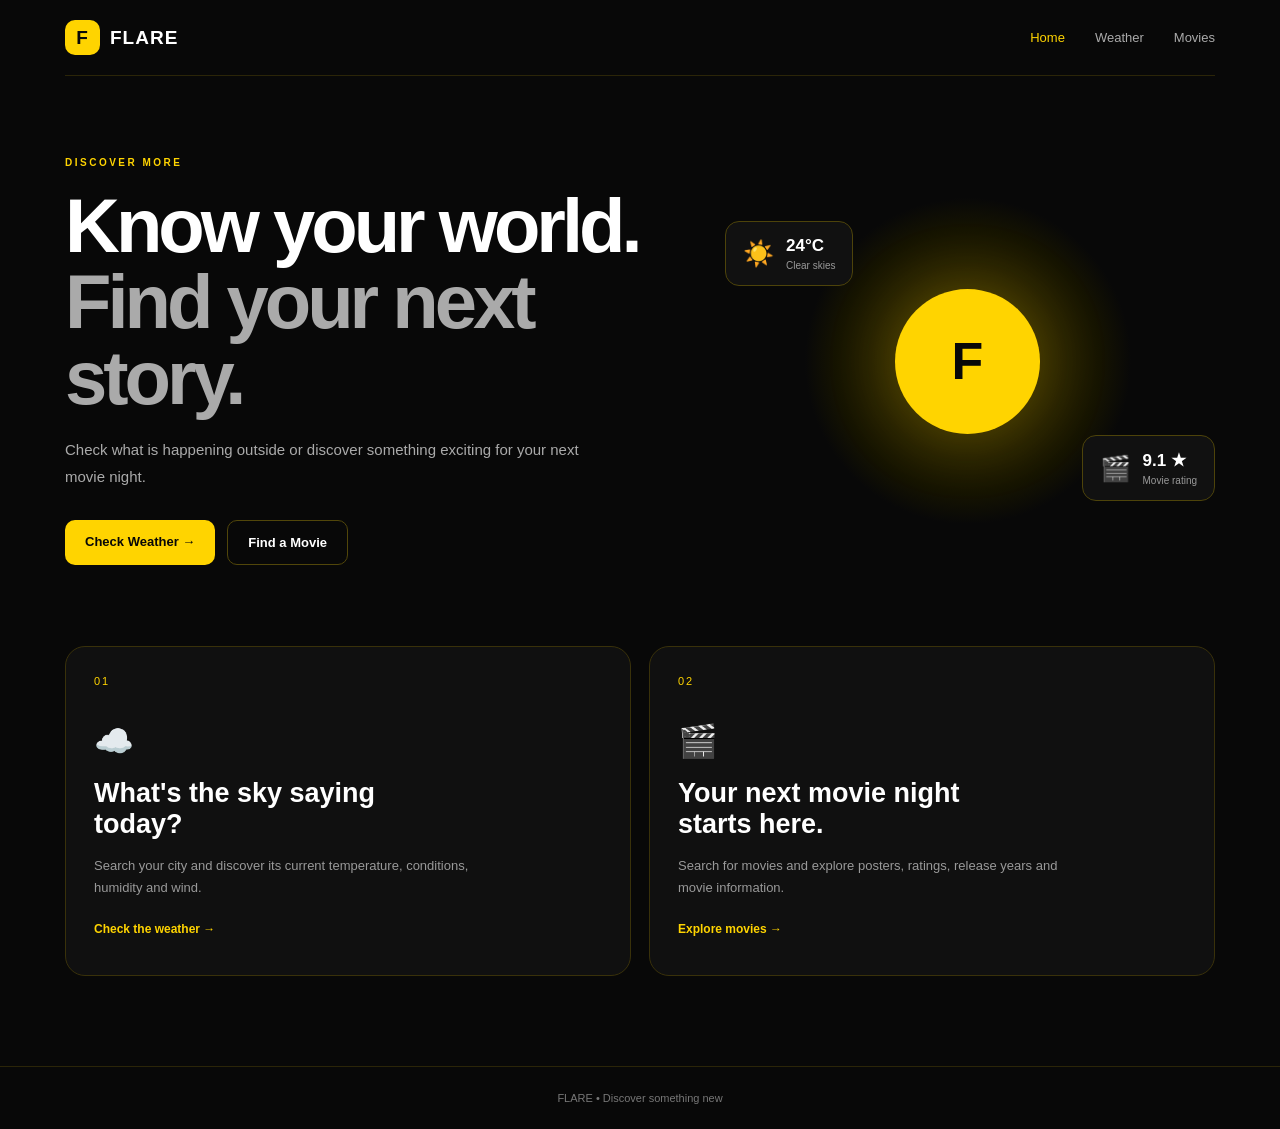
==== index.html @ ea3de987 "movie html" ====
<!DOCTYPE html>
<html lang="en">

<head>
    <meta charset="UTF-8">
    <meta name="viewport" content="width=device-width, initial-scale=1.0">

    <title>FLARE | Discover More</title>

    <link rel="stylesheet" href="style.css">
</head>

<body>

<header class="navbar">

    <a href="index.html" class="logo">
        <span>F</span> FLARE
    </a>

    <nav>
        <a href="index.html" class="active">Home</a>
        <a href="weather.html">Weather</a>
        <a href="movie.html">Movies</a>
    </nav>

</header>


<main>

<section class="hero">

    <div class="hero-content">

        <p class="eyebrow">DISCOVER MORE</p>

        <h1>
            Know your world.
            <br>
            <span>Find your next story.</span>
        </h1>

        <p class="description">
            Check what is happening outside or discover
            something exciting for your next movie night.
        </p>

        <div class="buttons">

            <a href="weather.html" class="btn primary">
                Check Weather →
            </a>

            <a href="movie.html" class="btn secondary">
                Find a Movie
            </a>

        </div>

    </div>


    <div class="hero-visual">

        <div class="glow"></div>

        <div class="visual-center">
            F
        </div>

        <div class="visual-card weather-card">

            <span>☀️</span>

            <div>
                <strong>24°C</strong>
                <small>Clear skies</small>
            </div>

        </div>


        <div class="visual-card movie-card">

            <span>🎬</span>

            <div>
                <strong>9.1 ★</strong>
                <small>Movie rating</small>
            </div>

        </div>

    </div>

</section>


<section class="discover">

    <article class="discover-card">

        <div class="number">
            01
        </div>

        <div class="section-content">

            <div class="big-icon">
                ☁️
            </div>

            <h2>
                What's the sky saying today?
            </h2>

            <p>
                Search your city and discover its current
                temperature, conditions, humidity and wind.
            </p>

            <a href="weather.html">
                Check the weather →
            </a>

        </div>

    </article>


    <article class="discover-card">

        <div class="number">
            02
        </div>

        <div class="section-content">

            <div class="big-icon">
                🎬
            </div>

            <h2>
                Your next movie night starts here.
            </h2>

            <p>
                Search for movies and explore posters,
                ratings, release years and movie information.
            </p>

            <a href="movie.html">
                Explore movies →
            </a>

        </div>

    </article>

</section>

</main>


<footer>
    FLARE • Discover something new
</footer>

</body>
</html>
---- style.css ----
* {
    box-sizing: border-box;
    margin: 0;
    padding: 0;
}

body {
    font-family: Arial, Helvetica, sans-serif;
    background: #080808;
    color: white;
    min-height: 100vh;
}

a {
    text-decoration: none;
    color: inherit;
}


/* NAVIGATION */

.navbar {
    width: 90%;
    max-width: 1150px;
    height: 76px;

    margin: auto;

    display: flex;
    justify-content: space-between;
    align-items: center;

    border-bottom: 1px solid #2b2508;
}

.logo {
    display: flex;
    align-items: center;

    gap: 10px;

    font-size: 19px;
    font-weight: 800;

    letter-spacing: 1px;
}

.logo span {
    width: 35px;
    height: 35px;

    border-radius: 10px;

    background: #ffd400;
    color: #080808;

    display: flex;
    align-items: center;
    justify-content: center;
}

nav {
    display: flex;
    gap: 30px;
}

nav a {
    color: #aaa;
    font-size: 13px;
}

nav a:hover,
nav a.active {
    color: #ffd400;
}


/* HERO */

.hero {
    width: 90%;
    max-width: 1150px;

    min-height: 570px;

    margin: auto;

    display: grid;

    grid-template-columns: 1.1fr 0.9fr;

    align-items: center;

    gap: 50px;
}

.eyebrow {
    color: #ffd400;

    font-size: 10px;

    letter-spacing: 2.5px;

    font-weight: bold;
}

.hero h1 {
    font-size: clamp(48px, 6vw, 76px);

    line-height: 1;

    letter-spacing: -4px;

    margin: 20px 0;
}

.hero h1 span {
    color: #aaa;
}

.description {
    max-width: 550px;

    color: #aaa;

    font-size: 15px;

    line-height: 1.8;
}


/* BUTTONS */

.buttons {
    display: flex;

    gap: 12px;

    margin-top: 30px;
}

.btn {
    padding: 14px 20px;

    border-radius: 10px;

    font-size: 13px;

    font-weight: bold;
}

.primary {
    background: #ffd400;

    color: #080808;
}

.secondary {
    border: 1px solid #51460a;
}

.btn:hover {
    transform: translateY(-2px);
}


/* VISUAL */

.hero-visual {
    height: 390px;

    position: relative;

    display: flex;

    justify-content: center;

    align-items: center;
}

.glow {
    position: absolute;

    width: 330px;
    height: 330px;

    border-radius: 50%;

    background:
        radial-gradient(
            circle,
            #4a3d00,
            #171500 55%,
            transparent 70%
        );
}

.visual-center {
    width: 145px;
    height: 145px;

    border-radius: 50%;

    background: #ffd400;

    color: #080808;

    display: flex;

    align-items: center;
    justify-content: center;

    font-size: 52px;

    font-weight: 900;

    z-index: 2;

    box-shadow:
        0 0 70px rgba(255, 212, 0, 0.22);
}


/* FLOATING CARDS */

.visual-card {
    position: absolute;

    z-index: 3;

    background: #111;

    border: 1px solid #4d430a;

    border-radius: 14px;

    padding: 14px 17px;

    display: flex;

    align-items: center;

    gap: 12px;
}

.visual-card span {
    font-size: 25px;
}

.visual-card strong {
    display: block;

    font-size: 17px;
}

.visual-card small {
    display: block;

    margin-top: 4px;

    color: #999;

    font-size: 10px;
}

.weather-card {
    top: 55px;
    left: 5px;
}

.movie-card {
    right: 0;
    bottom: 55px;
}


/* DISCOVER */

.discover {
    width: 90%;
    max-width: 1150px;

    margin: auto;

    display: grid;

    grid-template-columns: 1fr 1fr;

    gap: 18px;
}

.discover-card {
    min-height: 330px;

    padding: 28px;

    border: 1px solid #39310a;

    border-radius: 20px;

    background: #101010;
}

.number {
    color: #ffd400;

    font-size: 11px;

    letter-spacing: 2px;
}

.section-content {
    margin-top: 35px;
}

.big-icon {
    font-size: 32px;

    margin-bottom: 18px;
}

.section-content h2 {
    font-size: 27px;

    line-height: 1.15;

    max-width: 350px;
}

.section-content p {
    color: #999;

    font-size: 13px;

    line-height: 1.7;

    max-width: 400px;

    margin: 15px 0 20px;
}

.section-content a {
    color: #ffd400;

    font-size: 12px;

    font-weight: bold;
}


/* FOOTER */

footer {
    margin-top: 90px;

    padding: 25px;

    text-align: center;

    border-top: 1px solid #2b2508;

    color: #777;

    font-size: 11px;
}


/* RESPONSIVE */

@media (max-width: 750px) {

    .navbar {
        width: 92%;
    }

    nav {
        gap: 13px;
    }

    nav a {
        font-size: 11px;
    }

    .hero {
        grid-template-columns: 1fr;

        padding: 70px 0;
    }

    .hero h1 {
        letter-spacing: -2px;
    }

    .hero-visual {
        height: 300px;
    }

    .discover {
        grid-template-columns: 1fr;
    }

    .buttons {
        flex-direction: column;

        align-items: flex-start;
    }
}
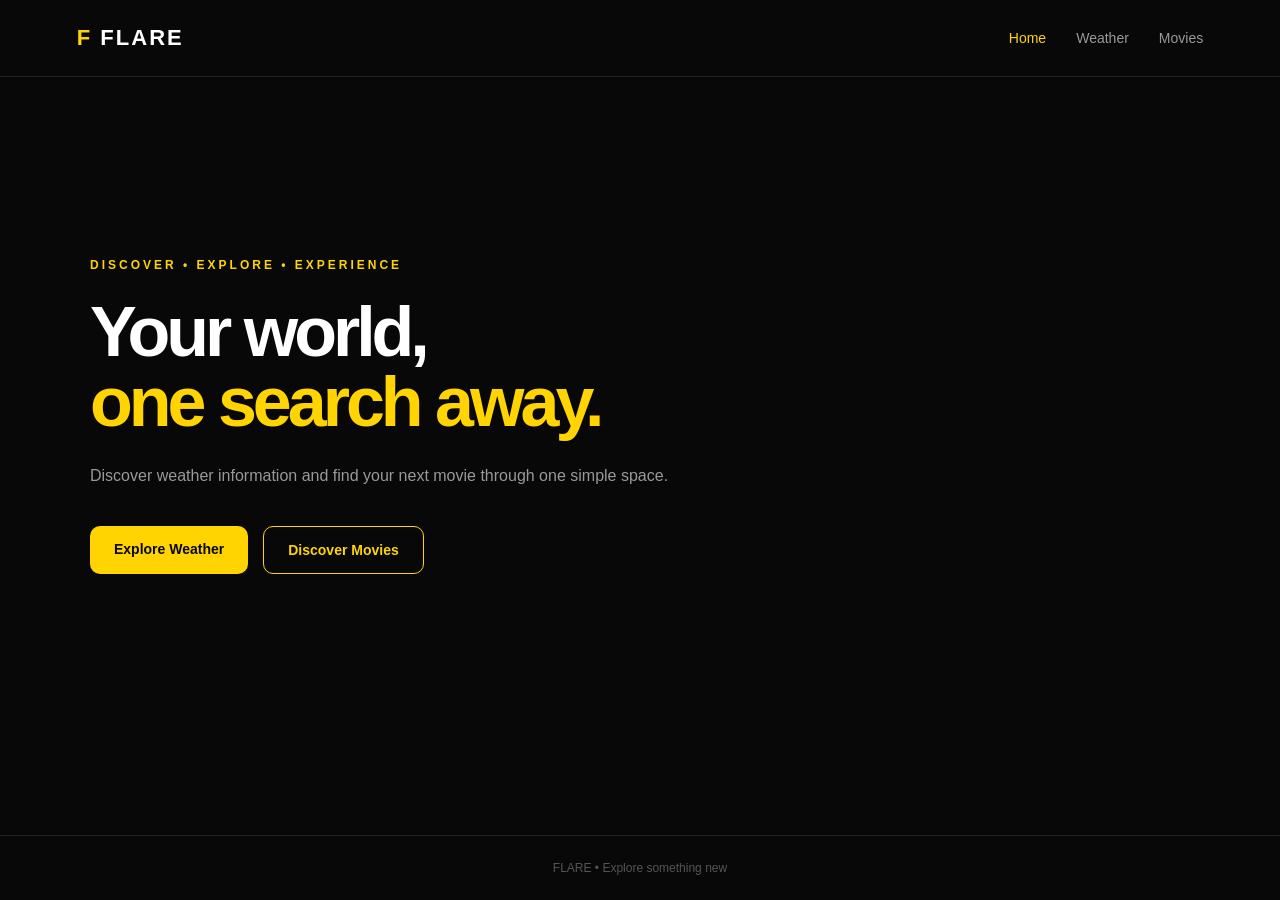
==== commit f12e9489: "html code" ====
--- a/index.html
+++ b/index.html
@@ -5,7 +5,7 @@
     <meta charset="UTF-8">
     <meta name="viewport" content="width=device-width, initial-scale=1.0">
 
-    <title>FLARE | Discover More</title>
+    <title>FLARE</title>
 
     <link rel="stylesheet" href="style.css">
 </head>
@@ -27,145 +27,43 @@
 </header>
 
 
-<main>
+<main class="hero">
 
-<section class="hero">
+    <p class="eyebrow">
+        DISCOVER • EXPLORE • EXPERIENCE
+    </p>
 
-    <div class="hero-content">
+    <h1>
+        Your world,<br>
+        <span>one search away.</span>
+    </h1>
 
-        <p class="eyebrow">DISCOVER MORE</p>
+    <p class="hero-text">
+        Discover weather information and find
+        your next movie through one simple space.
+    </p>
 
-        <h1>
-            Know your world.
-            <br>
-            <span>Find your next story.</span>
-        </h1>
 
-        <p class="description">
-            Check what is happening outside or discover
-            something exciting for your next movie night.
-        </p>
+    <div class="home-buttons">
 
-        <div class="buttons">
+        <a href="weather.html" class="main-button">
+            Explore Weather
+        </a>
 
-            <a href="weather.html" class="btn primary">
-                Check Weather →
-            </a>
-
-            <a href="movie.html" class="btn secondary">
-                Find a Movie
-            </a>
-
-        </div>
+        <a href="movie.html" class="second-button">
+            Discover Movies
+        </a>
 
     </div>
-
-
-    <div class="hero-visual">
-
-        <div class="glow"></div>
-
-        <div class="visual-center">
-            F
-        </div>
-
-        <div class="visual-card weather-card">
-
-            <span>☀️</span>
-
-            <div>
-                <strong>24°C</strong>
-                <small>Clear skies</small>
-            </div>
-
-        </div>
-
-
-        <div class="visual-card movie-card">
-
-            <span>🎬</span>
-
-            <div>
-                <strong>9.1 ★</strong>
-                <small>Movie rating</small>
-            </div>
-
-        </div>
-
-    </div>
-
-</section>
-
-
-<section class="discover">
-
-    <article class="discover-card">
-
-        <div class="number">
-            01
-        </div>
-
-        <div class="section-content">
-
-            <div class="big-icon">
-                ☁️
-            </div>
-
-            <h2>
-                What's the sky saying today?
-            </h2>
-
-            <p>
-                Search your city and discover its current
-                temperature, conditions, humidity and wind.
-            </p>
-
-            <a href="weather.html">
-                Check the weather →
-            </a>
-
-        </div>
-
-    </article>
-
-
-    <article class="discover-card">
-
-        <div class="number">
-            02
-        </div>
-
-        <div class="section-content">
-
-            <div class="big-icon">
-                🎬
-            </div>
-
-            <h2>
-                Your next movie night starts here.
-            </h2>
-
-            <p>
-                Search for movies and explore posters,
-                ratings, release years and movie information.
-            </p>
-
-            <a href="movie.html">
-                Explore movies →
-            </a>
-
-        </div>
-
-    </article>
-
-</section>
 
 </main>
 
 
 <footer>
-    FLARE • Discover something new
+    FLARE • Explore something new
 </footer>
 
+
 </body>
+
 </html>
--- a/style.css
+++ b/style.css
@@ -1,73 +1,81 @@
 * {
-    box-sizing: border-box;
     margin: 0;
     padding: 0;
-}
+
+    box-sizing: border-box;
+}
+
 
 body {
-    font-family: Arial, Helvetica, sans-serif;
     background: #080808;
+
     color: white;
+
+    font-family:
+        Arial,
+        Helvetica,
+        sans-serif;
+
     min-height: 100vh;
-}
-
-a {
+
+    display: flex;
+
+    flex-direction: column;
+}
+
+
+/* NAVBAR */
+
+.navbar {
+    width: 100%;
+
+    padding: 25px 6%;
+
+    display: flex;
+
+    justify-content: space-between;
+
+    align-items: center;
+
+    border-bottom: 1px solid #222;
+}
+
+
+.logo {
     text-decoration: none;
-    color: inherit;
-}
-
-
-/* NAVIGATION */
-
-.navbar {
-    width: 90%;
-    max-width: 1150px;
-    height: 76px;
-
-    margin: auto;
-
-    display: flex;
-    justify-content: space-between;
-    align-items: center;
-
-    border-bottom: 1px solid #2b2508;
-}
-
-.logo {
-    display: flex;
-    align-items: center;
-
-    gap: 10px;
-
-    font-size: 19px;
-    font-weight: 800;
-
-    letter-spacing: 1px;
-}
+
+    color: white;
+
+    font-size: 22px;
+
+    font-weight: bold;
+
+    letter-spacing: 2px;
+}
+
 
 .logo span {
-    width: 35px;
-    height: 35px;
-
-    border-radius: 10px;
-
-    background: #ffd400;
-    color: #080808;
-
-    display: flex;
-    align-items: center;
-    justify-content: center;
-}
+    color: #ffd400;
+}
+
 
 nav {
     display: flex;
+
     gap: 30px;
 }
 
+
 nav a {
-    color: #aaa;
-    font-size: 13px;
-}
+    color: #999;
+
+    text-decoration: none;
+
+    font-size: 14px;
+
+    transition: 0.2s;
+}
+
 
 nav a:hover,
 nav a.active {
@@ -79,329 +87,149 @@
 
 .hero {
     width: 90%;
-    max-width: 1150px;
-
-    min-height: 570px;
+
+    max-width: 1100px;
 
     margin: auto;
 
-    display: grid;
-
-    grid-template-columns: 1.1fr 0.9fr;
-
-    align-items: center;
-
-    gap: 50px;
-}
+    padding: 100px 0;
+}
+
 
 .eyebrow {
     color: #ffd400;
 
-    font-size: 10px;
-
-    letter-spacing: 2.5px;
+    font-size: 12px;
+
+    letter-spacing: 3px;
 
     font-weight: bold;
 }
 
+
 .hero h1 {
-    font-size: clamp(48px, 6vw, 76px);
+    font-size: 70px;
 
     line-height: 1;
 
     letter-spacing: -4px;
 
-    margin: 20px 0;
-}
+    margin: 25px 0;
+}
+
 
 .hero h1 span {
-    color: #aaa;
-}
-
-.description {
-    max-width: 550px;
-
-    color: #aaa;
-
-    font-size: 15px;
+    color: #ffd400;
+}
+
+
+.hero-text {
+    max-width: 600px;
+
+    color: #999;
 
     line-height: 1.8;
+
+    font-size: 16px;
 }
 
 
 /* BUTTONS */
 
-.buttons {
-    display: flex;
-
-    gap: 12px;
-
-    margin-top: 30px;
-}
-
-.btn {
-    padding: 14px 20px;
+.home-buttons {
+    display: flex;
+
+    gap: 15px;
+
+    margin-top: 35px;
+}
+
+
+.main-button,
+.second-button {
+    padding: 15px 24px;
 
     border-radius: 10px;
 
-    font-size: 13px;
+    text-decoration: none;
 
     font-weight: bold;
-}
-
-.primary {
+
+    font-size: 14px;
+}
+
+
+.main-button {
     background: #ffd400;
 
     color: #080808;
 }
 
-.secondary {
-    border: 1px solid #51460a;
-}
-
-.btn:hover {
-    transform: translateY(-2px);
-}
-
-
-/* VISUAL */
-
-.hero-visual {
-    height: 390px;
-
-    position: relative;
-
-    display: flex;
-
-    justify-content: center;
-
-    align-items: center;
-}
-
-.glow {
-    position: absolute;
-
-    width: 330px;
-    height: 330px;
-
-    border-radius: 50%;
-
-    background:
-        radial-gradient(
-            circle,
-            #4a3d00,
-            #171500 55%,
-            transparent 70%
-        );
-}
-
-.visual-center {
-    width: 145px;
-    height: 145px;
-
-    border-radius: 50%;
-
+
+.second-button {
+    border: 1px solid #ffd400;
+
+    color: #ffd400;
+}
+
+
+.main-button:hover {
+    background: #ffe45c;
+}
+
+
+.second-button:hover {
     background: #ffd400;
 
     color: #080808;
-
-    display: flex;
-
-    align-items: center;
-    justify-content: center;
-
-    font-size: 52px;
-
-    font-weight: 900;
-
-    z-index: 2;
-
-    box-shadow:
-        0 0 70px rgba(255, 212, 0, 0.22);
-}
-
-
-/* FLOATING CARDS */
-
-.visual-card {
-    position: absolute;
-
-    z-index: 3;
-
-    background: #111;
-
-    border: 1px solid #4d430a;
-
-    border-radius: 14px;
-
-    padding: 14px 17px;
-
-    display: flex;
-
-    align-items: center;
-
-    gap: 12px;
-}
-
-.visual-card span {
-    font-size: 25px;
-}
-
-.visual-card strong {
-    display: block;
-
-    font-size: 17px;
-}
-
-.visual-card small {
-    display: block;
-
-    margin-top: 4px;
-
-    color: #999;
-
-    font-size: 10px;
-}
-
-.weather-card {
-    top: 55px;
-    left: 5px;
-}
-
-.movie-card {
-    right: 0;
-    bottom: 55px;
-}
-
-
-/* DISCOVER */
-
-.discover {
-    width: 90%;
-    max-width: 1150px;
-
-    margin: auto;
-
-    display: grid;
-
-    grid-template-columns: 1fr 1fr;
-
-    gap: 18px;
-}
-
-.discover-card {
-    min-height: 330px;
-
-    padding: 28px;
-
-    border: 1px solid #39310a;
-
-    border-radius: 20px;
-
-    background: #101010;
-}
-
-.number {
-    color: #ffd400;
-
-    font-size: 11px;
-
-    letter-spacing: 2px;
-}
-
-.section-content {
-    margin-top: 35px;
-}
-
-.big-icon {
-    font-size: 32px;
-
-    margin-bottom: 18px;
-}
-
-.section-content h2 {
-    font-size: 27px;
-
-    line-height: 1.15;
-
-    max-width: 350px;
-}
-
-.section-content p {
-    color: #999;
-
-    font-size: 13px;
-
-    line-height: 1.7;
-
-    max-width: 400px;
-
-    margin: 15px 0 20px;
-}
-
-.section-content a {
-    color: #ffd400;
+}
+
+
+/* FOOTER */
+
+footer {
+    text-align: center;
+
+    padding: 25px;
+
+    color: #555;
 
     font-size: 12px;
 
-    font-weight: bold;
-}
-
-
-/* FOOTER */
-
-footer {
-    margin-top: 90px;
-
-    padding: 25px;
-
-    text-align: center;
-
-    border-top: 1px solid #2b2508;
-
-    color: #777;
-
-    font-size: 11px;
-}
-
-
-/* RESPONSIVE */
-
-@media (max-width: 750px) {
+    border-top: 1px solid #222;
+
+    margin-top: auto;
+}
+
+
+/* MOBILE */
+
+@media (max-width: 650px) {
 
     .navbar {
-        width: 92%;
-    }
+        flex-direction: column;
+
+        gap: 20px;
+    }
+
 
     nav {
-        gap: 13px;
-    }
-
-    nav a {
-        font-size: 11px;
-    }
+        gap: 18px;
+    }
+
 
     .hero {
-        grid-template-columns: 1fr;
-
         padding: 70px 0;
     }
 
+
     .hero h1 {
-        letter-spacing: -2px;
-    }
-
-    .hero-visual {
-        height: 300px;
-    }
-
-    .discover {
-        grid-template-columns: 1fr;
-    }
-
-    .buttons {
+        font-size: 48px;
+    }
+
+
+    .home-buttons {
         flex-direction: column;
-
-        align-items: flex-start;
-    }
+    }
+
 }
